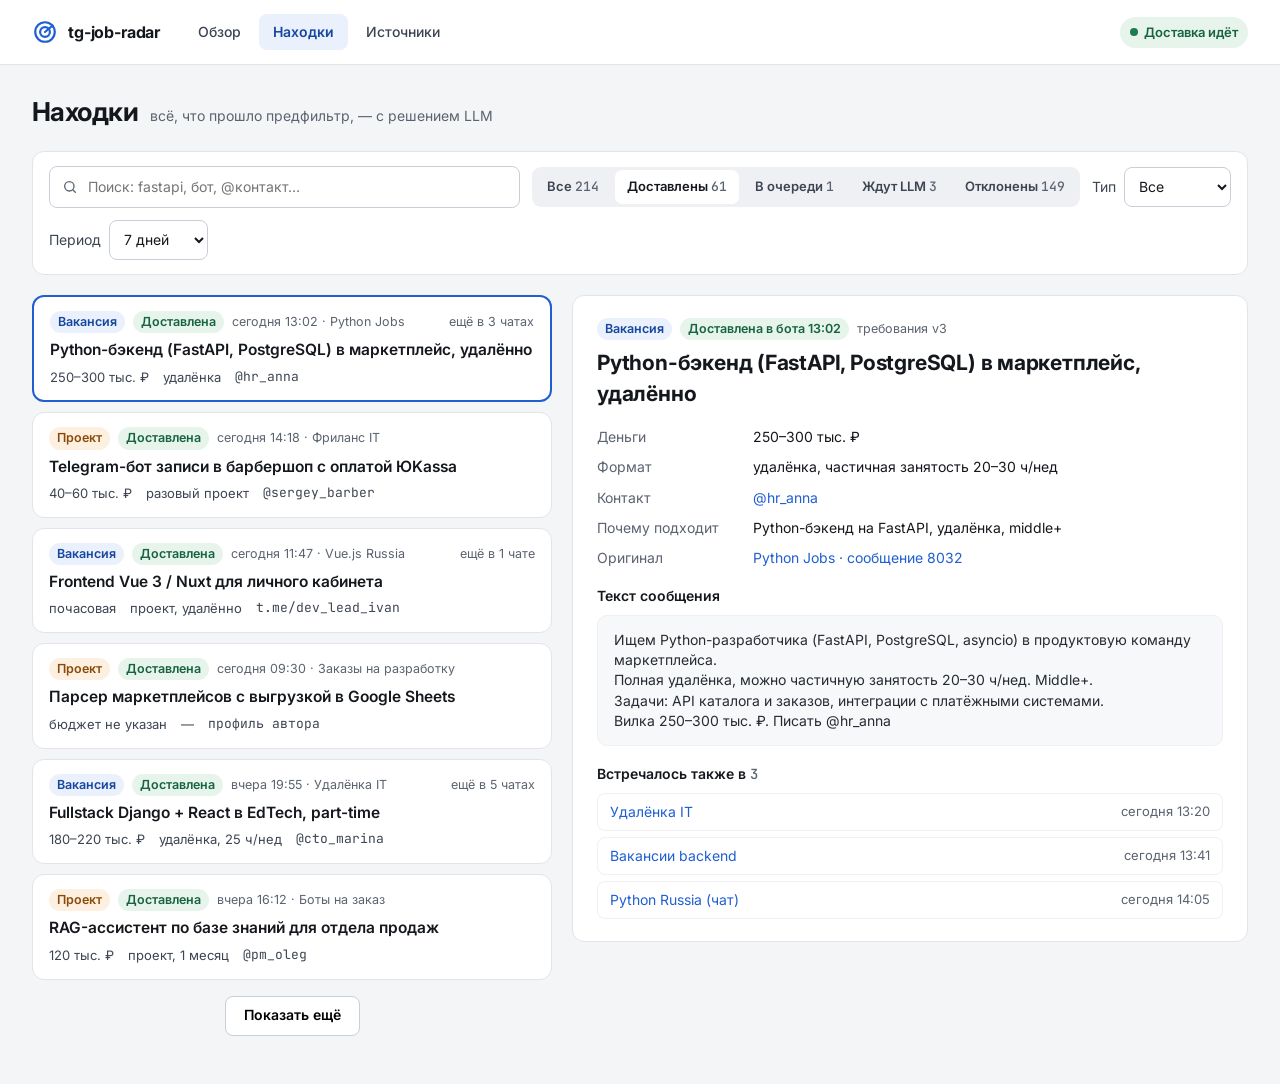
==== design/web-panel/preview/Findings.html @ 6ae97d9d "design: local static preview of web panel mockup" ====
<!doctype html>
<html lang="ru">
<head>
<meta charset="utf-8">
<meta name="viewport" content="width=device-width, initial-scale=1">
<title>Находки — tg-job-radar</title>

<link rel="preconnect" href="https://fonts.googleapis.com">
<link rel="stylesheet" href="https://fonts.googleapis.com/css2?family=Inter:wght@400;500;600;700&amp;family=JetBrains+Mono:wght@400;500&amp;display=swap">
<style>
body{margin:0;background:#F4F5F7}
a{color:#1F5FD1;text-decoration:none}a:hover{color:#16479E;text-decoration:underline}
</style>

</head>
<body>


<div style="min-height: 100vh; background: #F4F5F7; color: #14171C; font-family: Inter, system-ui, -apple-system, 'Segoe UI', sans-serif; font-size: 14px; line-height: 1.45">

  <header style="background: #FFFFFF; border-bottom: 1px solid #E1E4EA">
    <div style="max-width: 1360px; margin: 0 auto; padding: 14px 32px; display: flex; flex-wrap: wrap; align-items: center; gap: 24px">
      <div style="display: flex; align-items: center; gap: 10px">
        <svg width="26" height="26" viewBox="0 0 24 24" fill="none" stroke="#1F5FD1" stroke-width="2" stroke-linecap="round" aria-hidden="true"><circle cx="12" cy="12" r="9"></circle><circle cx="12" cy="12" r="4.5"></circle><path d="M12 12 19 6"></path></svg>
        <span style="font-weight: 700; font-size: 16px; letter-spacing: -0.01em">tg-job-radar</span>
      </div>
      <nav aria-label="Разделы" style="display: flex; flex-wrap: wrap; gap: 4px">
        <a href="Main.html" style="padding: 8px 14px; border-radius: 8px; color: #3D4552; font-weight: 500">Обзор</a>
        <a href="Findings.html" aria-current="page" style="padding: 8px 14px; border-radius: 8px; background: #EAF0FC; color: #16479E; font-weight: 600">Находки</a>
        <a href="Sources.html" style="padding: 8px 14px; border-radius: 8px; color: #3D4552; font-weight: 500">Источники</a>
      </nav>
      <div style="margin-left: auto; display: flex; align-items: center; gap: 12px">
        <span style="display: inline-flex; align-items: center; gap: 6px; padding: 6px 10px; border-radius: 999px; background: #E7F4EC; color: #17633F; font-weight: 600; font-size: 13px">
          <svg width="8" height="8" viewBox="0 0 8 8" aria-hidden="true"><circle cx="4" cy="4" r="4" fill="#1E7A4F"></circle></svg>Доставка идёт
        </span>
      </div>
    </div>
  </header>

  <main style="max-width: 1360px; margin: 0 auto; padding: 28px 32px 48px; display: flex; flex-direction: column; gap: 20px">

    <div style="display: flex; flex-wrap: wrap; align-items: baseline; gap: 12px">
      <h1 style="margin: 0; font-size: 26px; font-weight: 700; letter-spacing: -0.02em">Находки</h1>
      <span style="color: #5B6370">всё, что прошло предфильтр, — с решением LLM</span>
    </div>

    <form role="search" aria-label="Фильтр находок" style="background: #FFFFFF; border: 1px solid #E1E4EA; border-radius: 12px; padding: 14px 16px; display: flex; flex-wrap: wrap; align-items: center; gap: 12px">
      <label style="flex: 1 1 280px; display: flex; align-items: center; gap: 8px; min-height: 40px; padding: 0 12px; border: 1px solid #C9CED8; border-radius: 8px">
        <svg width="16" height="16" viewBox="0 0 24 24" fill="none" stroke="#5B6370" stroke-width="2" stroke-linecap="round" aria-hidden="true"><circle cx="11" cy="11" r="7"></circle><path d="m20 20-3.5-3.5"></path></svg>
        <span style="position: absolute; width: 1px; height: 1px; overflow: hidden; clip: rect(0 0 0 0)">Поиск по тексту</span>
        <input type="search" placeholder="Поиск: fastapi, бот, @контакт…" style="flex: 1; min-width: 0; border: 0; outline: none; font: inherit; background: transparent; color: #14171C">
      </label>
      <div role="group" aria-label="Решение" style="display: flex; flex-wrap: wrap; gap: 4px; padding: 3px; background: #EEF0F4; border-radius: 9px">
        
          <button type="button" aria-pressed="false" style="min-height: 34px; padding: 0 12px; border: 0; border-radius: 7px; font: inherit; font-weight: 600; font-size: 13px; cursor: pointer; background: transparent; color: #3D4552">Все <span style="font-family: 'JetBrains Mono', ui-monospace, monospace; font-weight: 500; color: #5B6370">214</span></button>
        
          <button type="button" aria-pressed="true" style="min-height: 34px; padding: 0 12px; border: 0; border-radius: 7px; font: inherit; font-weight: 600; font-size: 13px; cursor: pointer; background: #FFFFFF; color: #14171C">Доставлены <span style="font-family: 'JetBrains Mono', ui-monospace, monospace; font-weight: 500; color: #5B6370">61</span></button>
        
          <button type="button" aria-pressed="false" style="min-height: 34px; padding: 0 12px; border: 0; border-radius: 7px; font: inherit; font-weight: 600; font-size: 13px; cursor: pointer; background: transparent; color: #3D4552">В очереди <span style="font-family: 'JetBrains Mono', ui-monospace, monospace; font-weight: 500; color: #5B6370">1</span></button>
        
          <button type="button" aria-pressed="false" style="min-height: 34px; padding: 0 12px; border: 0; border-radius: 7px; font: inherit; font-weight: 600; font-size: 13px; cursor: pointer; background: transparent; color: #3D4552">Ждут LLM <span style="font-family: 'JetBrains Mono', ui-monospace, monospace; font-weight: 500; color: #5B6370">3</span></button>
        
          <button type="button" aria-pressed="false" style="min-height: 34px; padding: 0 12px; border: 0; border-radius: 7px; font: inherit; font-weight: 600; font-size: 13px; cursor: pointer; background: transparent; color: #3D4552">Отклонены <span style="font-family: 'JetBrains Mono', ui-monospace, monospace; font-weight: 500; color: #5B6370">149</span></button>
        
      </div>
      <label style="display: flex; align-items: center; gap: 8px; color: #3D4552">Тип
        <select style="min-height: 40px; padding: 0 10px; border: 1px solid #C9CED8; border-radius: 8px; font: inherit; background: #FFFFFF; color: #14171C">
          <option>Все</option><option>Вакансии</option><option>Проекты</option>
        </select>
      </label>
      <label style="display: flex; align-items: center; gap: 8px; color: #3D4552">Период
        <select style="min-height: 40px; padding: 0 10px; border: 1px solid #C9CED8; border-radius: 8px; font: inherit; background: #FFFFFF; color: #14171C">
          <option>Сегодня</option><option selected>7 дней</option><option>30 дней</option>
        </select>
      </label>
    </form>

    <div style="display: flex; flex-wrap: wrap; gap: 20px; align-items: flex-start">

      <section aria-label="Список находок" style="flex: 1 1 520px; min-width: 0; display: flex; flex-direction: column; gap: 10px">
        
          <article style="background: #FFFFFF; border: 2px solid #1F5FD1; border-radius: 12px; padding: 14px 16px; display: flex; flex-direction: column; gap: 6px">
            <div style="display: flex; flex-wrap: wrap; align-items: center; gap: 8px; font-size: 12.5px; color: #5B6370">
              <span style="padding: 2px 8px; border-radius: 999px; background: #EAF0FC; color: #16479E; font-weight: 600">Вакансия</span>
              <span style="padding: 2px 8px; border-radius: 999px; background: #E7F4EC; color: #17633F; font-weight: 600">Доставлена</span>
              <span>сегодня 13:02 · Python Jobs</span>
              <span style="margin-left: auto">ещё в 3 чатах</span>
            </div>
            <h2 style="margin: 0; font-size: 15.5px; font-weight: 600">Python-бэкенд (FastAPI, PostgreSQL) в маркетплейс, удалённо</h2>
            <div style="display: flex; flex-wrap: wrap; gap: 14px; color: #3D4552; font-size: 13px">
              <span>250–300 тыс. ₽</span><span>удалёнка</span><span style="font-family: 'JetBrains Mono', ui-monospace, monospace">@hr_anna</span>
            </div>
          </article>
        
          <article style="background: #FFFFFF; border: 1px solid #E1E4EA; border-radius: 12px; padding: 14px 16px; display: flex; flex-direction: column; gap: 6px">
            <div style="display: flex; flex-wrap: wrap; align-items: center; gap: 8px; font-size: 12.5px; color: #5B6370">
              <span style="padding: 2px 8px; border-radius: 999px; background: #FDF0E1; color: #8A4B08; font-weight: 600">Проект</span>
              <span style="padding: 2px 8px; border-radius: 999px; background: #E7F4EC; color: #17633F; font-weight: 600">Доставлена</span>
              <span>сегодня 14:18 · Фриланс IT</span>
              <span style="margin-left: auto"></span>
            </div>
            <h2 style="margin: 0; font-size: 15.5px; font-weight: 600">Telegram-бот записи в барбершоп с оплатой ЮKassa</h2>
            <div style="display: flex; flex-wrap: wrap; gap: 14px; color: #3D4552; font-size: 13px">
              <span>40–60 тыс. ₽</span><span>разовый проект</span><span style="font-family: 'JetBrains Mono', ui-monospace, monospace">@sergey_barber</span>
            </div>
          </article>
        
          <article style="background: #FFFFFF; border: 1px solid #E1E4EA; border-radius: 12px; padding: 14px 16px; display: flex; flex-direction: column; gap: 6px">
            <div style="display: flex; flex-wrap: wrap; align-items: center; gap: 8px; font-size: 12.5px; color: #5B6370">
              <span style="padding: 2px 8px; border-radius: 999px; background: #EAF0FC; color: #16479E; font-weight: 600">Вакансия</span>
              <span style="padding: 2px 8px; border-radius: 999px; background: #E7F4EC; color: #17633F; font-weight: 600">Доставлена</span>
              <span>сегодня 11:47 · Vue.js Russia</span>
              <span style="margin-left: auto">ещё в 1 чате</span>
            </div>
            <h2 style="margin: 0; font-size: 15.5px; font-weight: 600">Frontend Vue 3 / Nuxt для личного кабинета</h2>
            <div style="display: flex; flex-wrap: wrap; gap: 14px; color: #3D4552; font-size: 13px">
              <span>почасовая</span><span>проект, удалённо</span><span style="font-family: 'JetBrains Mono', ui-monospace, monospace">t.me/dev_lead_ivan</span>
            </div>
          </article>
        
          <article style="background: #FFFFFF; border: 1px solid #E1E4EA; border-radius: 12px; padding: 14px 16px; display: flex; flex-direction: column; gap: 6px">
            <div style="display: flex; flex-wrap: wrap; align-items: center; gap: 8px; font-size: 12.5px; color: #5B6370">
              <span style="padding: 2px 8px; border-radius: 999px; background: #FDF0E1; color: #8A4B08; font-weight: 600">Проект</span>
              <span style="padding: 2px 8px; border-radius: 999px; background: #E7F4EC; color: #17633F; font-weight: 600">Доставлена</span>
              <span>сегодня 09:30 · Заказы на разработку</span>
              <span style="margin-left: auto"></span>
            </div>
            <h2 style="margin: 0; font-size: 15.5px; font-weight: 600">Парсер маркетплейсов с выгрузкой в Google Sheets</h2>
            <div style="display: flex; flex-wrap: wrap; gap: 14px; color: #3D4552; font-size: 13px">
              <span>бюджет не указан</span><span>—</span><span style="font-family: 'JetBrains Mono', ui-monospace, monospace">профиль автора</span>
            </div>
          </article>
        
          <article style="background: #FFFFFF; border: 1px solid #E1E4EA; border-radius: 12px; padding: 14px 16px; display: flex; flex-direction: column; gap: 6px">
            <div style="display: flex; flex-wrap: wrap; align-items: center; gap: 8px; font-size: 12.5px; color: #5B6370">
              <span style="padding: 2px 8px; border-radius: 999px; background: #EAF0FC; color: #16479E; font-weight: 600">Вакансия</span>
              <span style="padding: 2px 8px; border-radius: 999px; background: #E7F4EC; color: #17633F; font-weight: 600">Доставлена</span>
              <span>вчера 19:55 · Удалёнка IT</span>
              <span style="margin-left: auto">ещё в 5 чатах</span>
            </div>
            <h2 style="margin: 0; font-size: 15.5px; font-weight: 600">Fullstack Django + React в EdTech, part-time</h2>
            <div style="display: flex; flex-wrap: wrap; gap: 14px; color: #3D4552; font-size: 13px">
              <span>180–220 тыс. ₽</span><span>удалёнка, 25 ч/нед</span><span style="font-family: 'JetBrains Mono', ui-monospace, monospace">@cto_marina</span>
            </div>
          </article>
        
          <article style="background: #FFFFFF; border: 1px solid #E1E4EA; border-radius: 12px; padding: 14px 16px; display: flex; flex-direction: column; gap: 6px">
            <div style="display: flex; flex-wrap: wrap; align-items: center; gap: 8px; font-size: 12.5px; color: #5B6370">
              <span style="padding: 2px 8px; border-radius: 999px; background: #FDF0E1; color: #8A4B08; font-weight: 600">Проект</span>
              <span style="padding: 2px 8px; border-radius: 999px; background: #E7F4EC; color: #17633F; font-weight: 600">Доставлена</span>
              <span>вчера 16:12 · Боты на заказ</span>
              <span style="margin-left: auto"></span>
            </div>
            <h2 style="margin: 0; font-size: 15.5px; font-weight: 600">RAG-ассистент по базе знаний для отдела продаж</h2>
            <div style="display: flex; flex-wrap: wrap; gap: 14px; color: #3D4552; font-size: 13px">
              <span>120 тыс. ₽</span><span>проект, 1 месяц</span><span style="font-family: 'JetBrains Mono', ui-monospace, monospace">@pm_oleg</span>
            </div>
          </article>
        
        <div style="display: flex; justify-content: center; padding-top: 6px">
          <button type="button" style="min-height: 40px; padding: 0 18px; border-radius: 8px; border: 1px solid #C9CED8; background: #FFFFFF; font: inherit; font-weight: 600; cursor: pointer">Показать ещё</button>
        </div>
      </section>

      <article aria-label="Выбранная находка" style="flex: 999 1 560px; min-width: 0; background: #FFFFFF; border: 1px solid #E1E4EA; border-radius: 12px; padding: 22px 24px; display: flex; flex-direction: column; gap: 18px">
        <div style="display: flex; flex-direction: column; gap: 8px">
          <div style="display: flex; flex-wrap: wrap; align-items: center; gap: 8px; font-size: 12.5px; color: #5B6370">
            <span style="padding: 2px 8px; border-radius: 999px; background: #EAF0FC; color: #16479E; font-weight: 600">Вакансия</span>
            <span style="padding: 2px 8px; border-radius: 999px; background: #E7F4EC; color: #17633F; font-weight: 600">Доставлена в бота 13:02</span>
            <span>требования v3</span>
          </div>
          <h2 style="margin: 0; font-size: 21px; font-weight: 700; letter-spacing: -0.01em">Python-бэкенд (FastAPI, PostgreSQL) в маркетплейс, удалённо</h2>
        </div>

        <dl style="margin: 0; display: grid; grid-template-columns: 140px minmax(0, 1fr); gap: 10px 16px">
          <dt style="color: #5B6370">Деньги</dt><dd style="margin: 0">250–300 тыс. ₽</dd>
          <dt style="color: #5B6370">Формат</dt><dd style="margin: 0">удалёнка, частичная занятость 20–30 ч/нед</dd>
          <dt style="color: #5B6370">Контакт</dt><dd style="margin: 0"><a href="https://t.me/hr_anna">@hr_anna</a></dd>
          <dt style="color: #5B6370">Почему подходит</dt><dd style="margin: 0">Python-бэкенд на FastAPI, удалёнка, middle+</dd>
          <dt style="color: #5B6370">Оригинал</dt><dd style="margin: 0"><a href="https://t.me/ru_pythonjobs/8032">Python Jobs · сообщение 8032</a></dd>
        </dl>

        <section style="display: flex; flex-direction: column; gap: 8px">
          <h3 style="margin: 0; font-size: 14px; font-weight: 600">Текст сообщения</h3>
          <div style="background: #F7F8FA; border: 1px solid #EEF0F4; border-radius: 10px; padding: 14px 16px; white-space: pre-line; color: #262B33">Ищем Python-разработчика (FastAPI, PostgreSQL, asyncio) в продуктовую команду маркетплейса.
Полная удалёнка, можно частичную занятость 20–30 ч/нед. Middle+.
Задачи: API каталога и заказов, интеграции с платёжными системами.
Вилка 250–300 тыс. ₽. Писать @hr_anna</div>
        </section>

        <section style="display: flex; flex-direction: column; gap: 8px">
          <h3 style="margin: 0; font-size: 14px; font-weight: 600">Встречалось также в <span style="font-family: 'JetBrains Mono', ui-monospace, monospace; font-weight: 500; color: #5B6370">3</span></h3>
          <ul style="margin: 0; padding: 0; list-style: none; display: flex; flex-direction: column; gap: 6px">
            
              <li style="display: flex; flex-wrap: wrap; justify-content: space-between; gap: 8px; padding: 8px 12px; border: 1px solid #EEF0F4; border-radius: 8px">
                <a href="https://t.me/remote_it">Удалёнка IT</a><span style="color: #5B6370; font-size: 13px">сегодня 13:20</span>
              </li>
            
              <li style="display: flex; flex-wrap: wrap; justify-content: space-between; gap: 8px; padding: 8px 12px; border: 1px solid #EEF0F4; border-radius: 8px">
                <a href="https://t.me/backend_jobs">Вакансии backend</a><span style="color: #5B6370; font-size: 13px">сегодня 13:41</span>
              </li>
            
              <li style="display: flex; flex-wrap: wrap; justify-content: space-between; gap: 8px; padding: 8px 12px; border: 1px solid #EEF0F4; border-radius: 8px">
                <a href="https://t.me/ru_python">Python Russia (чат)</a><span style="color: #5B6370; font-size: 13px">сегодня 14:05</span>
              </li>
            
          </ul>
        </section>
      </article>
    </div>
  </main>
</div>

</body>
</html>
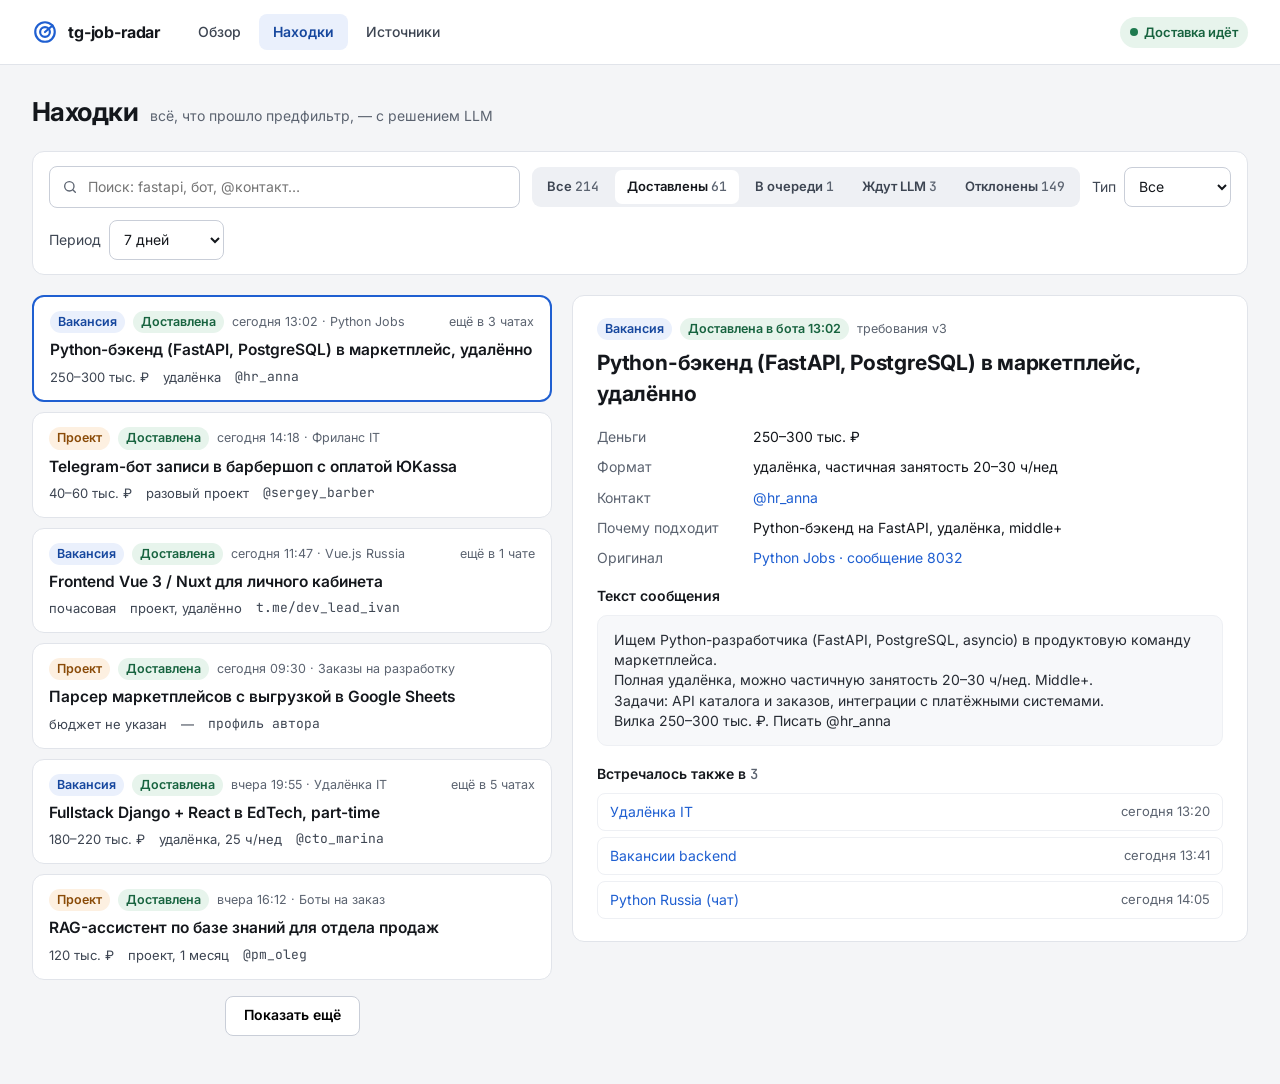
==== commit f6b675ff: "feat: web panel — overview, findings, sources; login via /web" ====
--- a/design/web-panel/preview/Findings.html
+++ b/design/web-panel/preview/Findings.html
@@ -70,7 +70,7 @@
       </label>
       <label style="display: flex; align-items: center; gap: 8px; color: #3D4552">Период
         <select style="min-height: 40px; padding: 0 10px; border: 1px solid #C9CED8; border-radius: 8px; font: inherit; background: #FFFFFF; color: #14171C">
-          <option>Сегодня</option><option selected>7 дней</option><option>30 дней</option>
+          <option>Сегодня</option><option selected>7 дней</option><option>30 дней</option><option>Всё время</option>
         </select>
       </label>
     </form>
